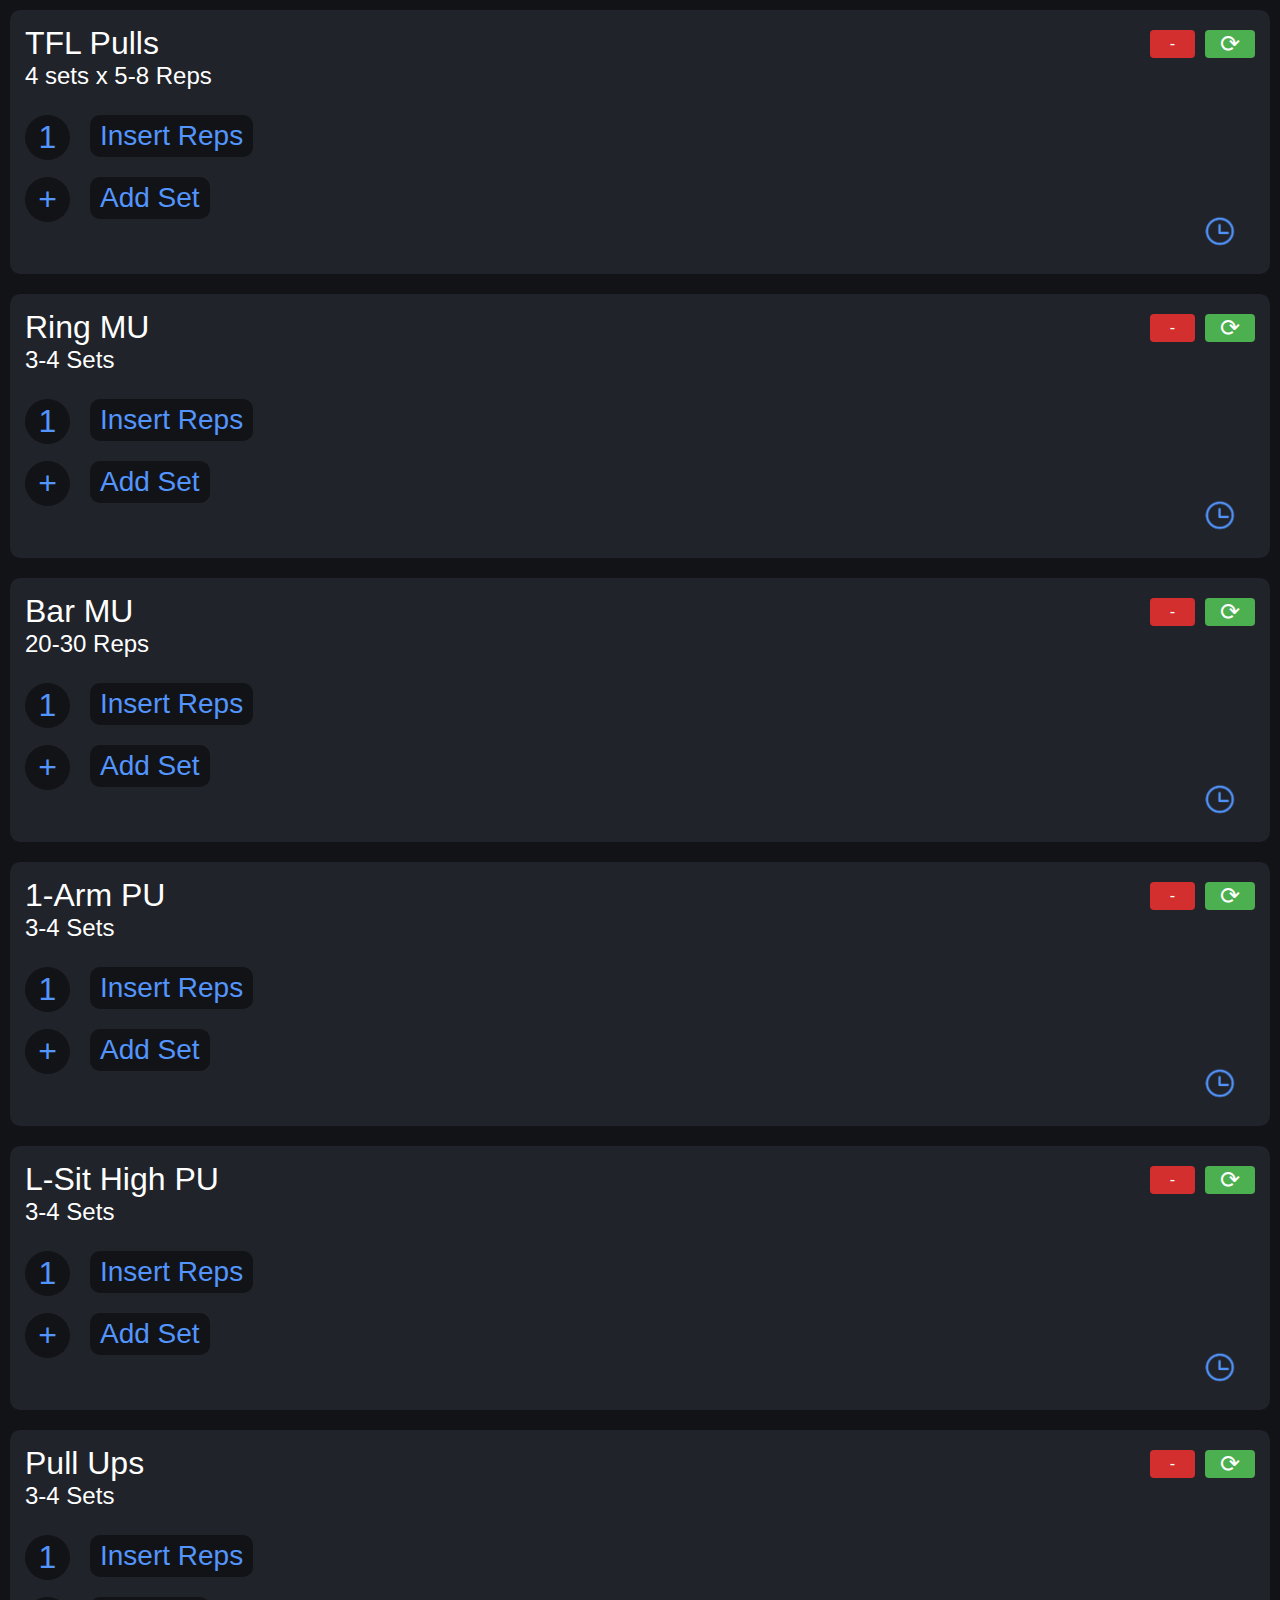
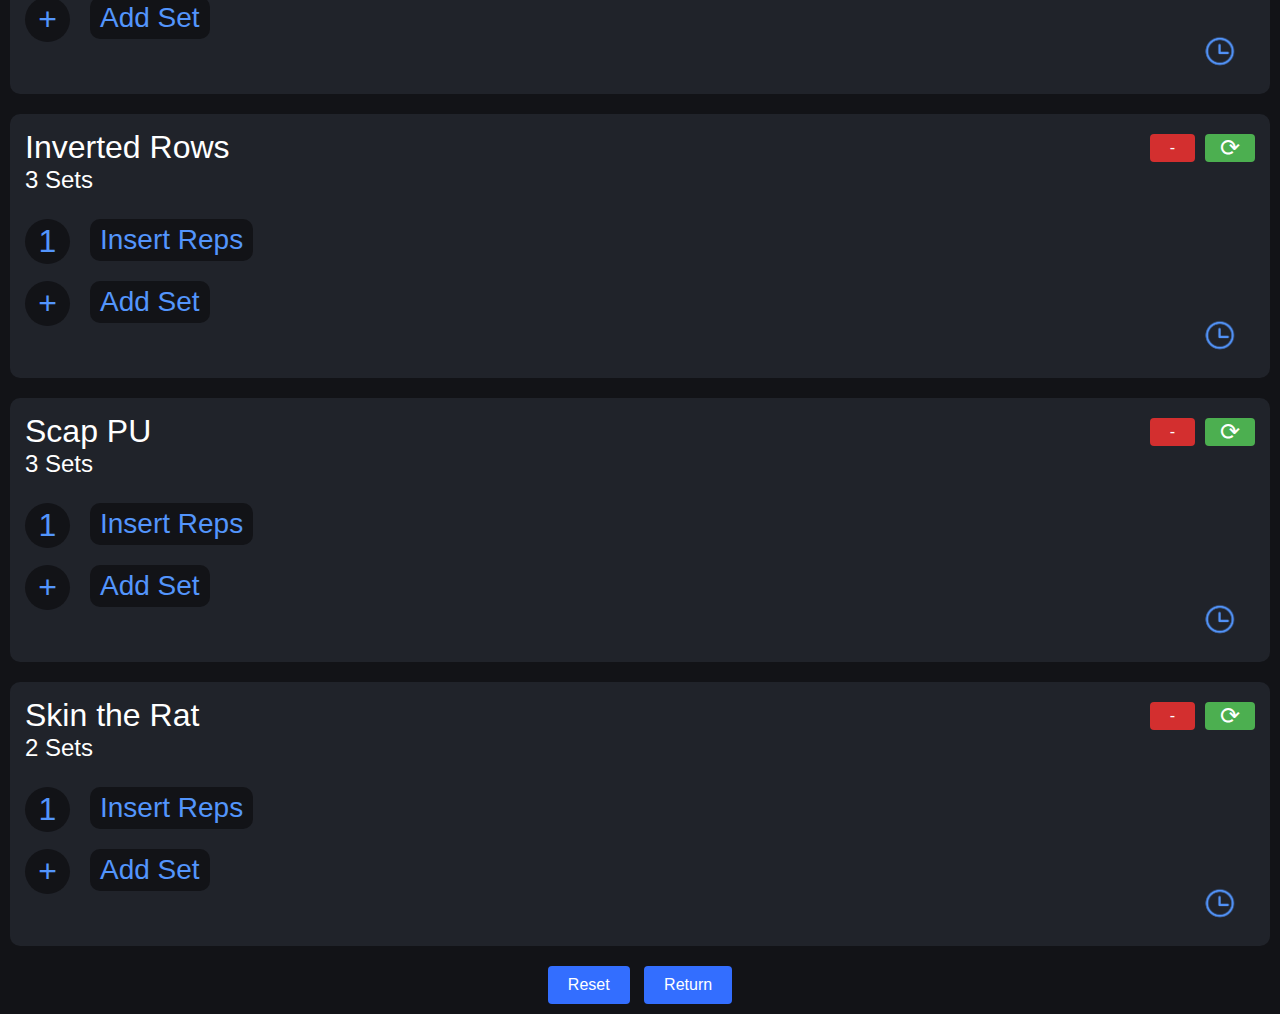
==== pull.html @ 3fcc9b6e "Add files via upload" ====
<!DOCTYPE html>
<html lang="en">
<head>
    <meta charset="UTF-8">
    <meta name="viewport" content="width=device-width, initial-scale=1">
    <title>Workout Tracker</title>
    <link rel="stylesheet" href="styles.css">
</head>
<body>

    <div class="main-content">
      <!-- Exercise Block for TFL Pulls -->
      <div class="exercise-container">
          <div class="exercise-header-flex">
            <div class="exercise-header" id="tfl-pulls-header">TFL Pulls</div>
            <button onclick="removeSet(this, 'tfl-pulls-sets')" class="remove-set-btn">-</button>
            <button onclick="swapExercise(this)" class="swap-btn">⟳</button>
          </div>
          <div class="exercise-instructions">4 sets x 5-8 Reps</div>
          <!-- Instructions added here -->
          <ul class="sets-container" id="tfl-pulls-sets">
              <!-- Automatically numbered sets with 'Insert Reps' placeholder -->
              <li class="set">
                <div id="tfl-pulls-set-1" class="rep-info" onclick="editSet(this)">Insert Reps</div>
              </li>
              <!-- The '+ add' button -->
              <li class="set add-set">
                  <div class="rep-info" onclick="addSet('tfl-pulls-sets')">Add Set</div>
              </li>
          </ul>
          <div class="bottom-button-container">
              <button onclick="showTimerPrompt(this, 'timer-tfl')" class="timer-button" id="timer-tfl"></button>
          </div>
      </div>



        <!-- Exercise Block for Ring MU -->
        <div class="exercise-container">
          <div class="exercise-header-flex">
            <div class="exercise-header" id="ring-mu-header">Ring MU</div>
            <button onclick="removeSet(this, 'ring-mu-sets')" class="remove-set-btn">-</button>
            <button onclick="swapExercise(this)" class="swap-btn">⟳</button>
          </div>
          <div class="exercise-instructions">3-4 Sets</div>
<!-- Instructions added here -->
            <ul class="sets-container" id="ring-mu-sets">
                <!-- Automatically numbered sets with 'Insert Reps' placeholder -->
                <li class="set">
                  <div id="ring-mu-set-1" class="rep-info" onclick="editSet(this)">Insert Reps</div>
                </li>
                <!-- The '+ add' button -->
                <li class="set add-set">
                    <div class="rep-info"  onclick="addSet('ring-mu-sets')">Add Set</div>
                </li>
            </ul>
            <div class="bottom-button-container">
                <button onclick="showTimerPrompt(this, 'timer-ring-mu')" class="timer-button" id="timer-ring-mu"></button>
            </div>
        </div>

        <!-- Exercise Block for Bar MU -->
        <div class="exercise-container">
          <div class="exercise-header-flex">
            <div class="exercise-header" id="bar-mu-header">Bar MU</div>
            <button onclick="removeSet(this, 'bar-mu-sets')" class="remove-set-btn">-</button>
            <button onclick="swapExercise(this)" class="swap-btn">⟳</button>
          </div>
          <div class="exercise-instructions">20-30 Reps</div>
<!-- Instructions added here -->
            <ul class="sets-container" id="bar-mu-sets">
                <!-- Automatically numbered sets with 'Insert Reps' placeholder -->
                <li class="set">
                  <div id="bar-mu-set-1" class="rep-info" onclick="editSet(this)">Insert Reps</div>
                </li>
                <!-- The '+ add' button -->
                <li class="set add-set">
                    <div class="rep-info" onclick="addSet('bar-mu-sets')">Add Set</div>
                </li>
            </ul>
            <div class="bottom-button-container">
                <button onclick="showTimerPrompt(this, 'timer-bar-mu')" class="timer-button" id="timer-bar-mu"></button>
            </div>
        </div>

        <!-- Exercise Block for 1 Arm PU -->
        <div class="exercise-container">
          <div class="exercise-header-flex">
            <div class="exercise-header" id="OAPU-header">1-Arm PU</div>
            <button onclick="removeSet(this, 'OAPU-sets')" class="remove-set-btn">-</button>
            <button onclick="swapExercise(this)" class="swap-btn">⟳</button>
          </div>
          <div class="exercise-instructions">3-4 Sets</div>
          <!-- Instructions added here -->
            <ul class="sets-container" id="OAPU-sets">
                <!-- Automatically numbered sets with 'Insert Reps' placeholder -->
                <li class="set">
                  <div id="OAPU-set-1" class="rep-info" onclick="editSet(this)">Insert Reps</div>
                </li>
                <!-- The '+ add' button -->
                <li class="set add-set">
                    <div class="rep-info" onclick="addSet('OAPU-sets')">Add Set</div>
                </li>
            </ul>
            <div class="bottom-button-container">
                <button onclick="showTimerPrompt(this, 'timer-OAPU')" class="timer-button" id="timer-OAPU"></button>
            </div>
        </div>

        <!-- Exercise Block for L-Sit High PU -->
        <div class="exercise-container">
          <div class="exercise-header-flex">
            <div class="exercise-header" id="LSit-HPU-header">L-Sit High PU</div>
            <button onclick="removeSet(this, 'LSit-HPU-sets')" class="remove-set-btn">-</button>
            <button onclick="swapExercise(this)" class="swap-btn">⟳</button>
          </div>
          <div class="exercise-instructions">3-4 Sets</div>
          <!-- Instructions added here -->
            <ul class="sets-container" id="LSit-HPU-sets">
                <!-- Automatically numbered sets with 'Insert Reps' placeholder -->
                <li class="set">
                  <div id="LSit-HPU-set-1" class="rep-info" onclick="editSet(this)">Insert Reps</div>
                </li>
                <!-- The '+ add' button -->
                <li class="set add-set">
                    <div class="rep-info" onclick="addSet('LSit-HPU-sets')">Add Set</div>
                </li>
            </ul>
            <div class="bottom-button-container">
                <button onclick="showTimerPrompt(this, 'timer-LSIT-HPU')" class="timer-button" id="timer-LSIT-HPU"></button>
            </div>
        </div>

        <!-- Exercise Block for Pull Ups -->
        <div class="exercise-container">
          <div class="exercise-header-flex">
            <div class="exercise-header" id="PU-header">Pull Ups</div>
            <button onclick="removeSet(this, 'PU-sets')" class="remove-set-btn">-</button>
            <button onclick="swapExercise(this)" class="swap-btn">⟳</button>
          </div>
          <div class="exercise-instructions">3-4 Sets</div>
          <!-- Instructions added here -->
            <ul class="sets-container" id="PU-sets">
                <!-- Automatically numbered sets with 'Insert Reps' placeholder -->
                <li class="set">
                  <div id="PU-set-1" class="rep-info" onclick="editSet(this)">Insert Reps</div>
                </li>
                <!-- The '+ add' button -->
                <li class="set add-set">
                    <div class="rep-info" onclick="addSet('PU-sets')">Add Set</div>
                </li>
            </ul>
            <div class="bottom-button-container">
                <button onclick="showTimerPrompt(this, 'timer-PU')" class="timer-button" id="timer-PU"></button>
            </div>
        </div>

        <!-- Exercise Block for Inverted Rows -->
        <div class="exercise-container">
          <div class="exercise-header-flex">
            <div class="exercise-header" id="IR-header">Inverted Rows</div>
            <button onclick="removeSet(this, 'IR-sets')" class="remove-set-btn">-</button>
            <button onclick="swapExercise(this)" class="swap-btn">⟳</button>
          </div>
          <div class="exercise-instructions">3 Sets</div>
          <!-- Instructions added here -->
            <ul class="sets-container" id="IR-sets">
                <!-- Automatically numbered sets with 'Insert Reps' placeholder -->
                <li class="set">
                  <div id="IR-set-1" class="rep-info" onclick="editSet(this)">Insert Reps</div>
                </li>
                <!-- The '+ add' button -->
                <li class="set add-set">
                    <div class="rep-info" onclick="addSet('IR-sets')">Add Set</div>
                </li>
            </ul>
            <div class="bottom-button-container">
                <button onclick="showTimerPrompt(this, 'timer-IR')" class="timer-button" id="timer-IR"></button>
            </div>
        </div>

        <!-- Exercise Block for Scapula Pull Ups -->
        <div class="exercise-container">
          <div class="exercise-header-flex">
            <div class="exercise-header" id="SCPU-header">Scap PU</div>
            <button onclick="removeSet(this, 'SCPU-sets')" class="remove-set-btn">-</button>
            <button onclick="swapExercise(this)" class="swap-btn">⟳</button>
          </div>
          <div class="exercise-instructions">3 Sets</div>
          <!-- Instructions added here -->
            <ul class="sets-container" id="SCPU-sets">
                <!-- Automatically numbered sets with 'Insert Reps' placeholder -->
                <li class="set">
                  <div id="SCPU-set-1" class="rep-info" onclick="editSet(this)">Insert Reps</div>
                </li>
                <!-- The '+ add' button -->
                <li class="set add-set">
                    <div class="rep-info" onclick="addSet('SCPU-sets')">Add Set</div>
                </li>
            </ul>
            <div class="bottom-button-container">
                <button onclick="showTimerPrompt(this, 'timer-SCPU')" class="timer-button" id="timer-SCPU"></button>
            </div>
        </div>

        <!-- Exercise Block for Skin the Rat -->
        <div class="exercise-container">
          <div class="exercise-header-flex">
            <div class="exercise-header" id="STR-header">Skin the Rat</div>
            <button onclick="removeSet(this, 'STR-sets')" class="remove-set-btn">-</button>
            <button onclick="swapExercise(this)" class="swap-btn">⟳</button>
          </div>
          <div class="exercise-instructions">2 Sets</div>
          <!-- Instructions added here -->
            <ul class="sets-container" id="STR-sets">
                <!-- Automatically numbered sets with 'Insert Reps' placeholder -->
                <li class="set">
                  <div id="STR-set-1" class="rep-info" onclick="editSet(this)">Insert Reps</div>
                </li>
                <!-- The '+ add' button -->
                <li class="set add-set">
                    <div class="rep-info" onclick="addSet('STR-sets')">Add Set</div>
                </li>
            </ul>
            <div class="bottom-button-container">
                <button onclick="showTimerPrompt(this, 'timer-STR')" class="timer-button" id="timer-STR"></button>
            </div>
        </div>

        <!-- Button Group for Reset and Return -->
        <div class="button-group">
            <button id="reset-button">Reset</button>
            <a href="index.html" class="button return-button">Return</a>
        </div>

    </div> <!-- End of main-content -->


    <script src="scripts.js"></script>

</body>
</html>



    </div>
---- styles.css ----
/* Basic Reset */
* {
    margin: 0;
    padding: 0;
    box-sizing: border-box;
}

/* Font setup */
body {
    font-family: 'Arial', sans-serif;
    background: #121317; /* Dark background color */
    color: #5395fc; /* Blueish fill-in text color */
}

/* Main content styles */
.main-content {
    padding: 10px;
    color: #5395fc; /* Blueish fill-in text color */
}

/* Container for the exercise section */
.exercise-container {
    background: #20232a; /* Darker gray background color */
    border-radius: 10px; /* Rounded corners for the container */
    padding: 15px;
    margin-bottom: 20px; /* Space between containers */
}

/* Exercise header within the container */
.exercise-header {
    color: #FFFFFF; /* White-ish header text color */
    font-size: 2rem; /* Example size for headers */
}

/* Styles for the exercise instructions text */
.exercise-instructions {
    color: #FFFFFF; /* Same white color as exercise header */
    font-size: 1.5rem; /* Slightly smaller than the exercise title */
    margin-bottom: 25px; /* Spacing between the instructions and the sets */
}

/* Styles for the overall container of sets */
.sets-container {
    counter-reset: set-counter; /* Create a new instance of the counter */
}

/* Style each set as a list item */
.set {
    counter-increment: set-counter; /* Increment the counter for each set */
    list-style: none; /* Remove default list styling */
    position: relative; /* To position the set number */
    padding-left: 40px; /* Make room for the set number */
    margin-bottom: 20px; /* Space between sets */
}

/* Circle-element for the set numbers */
.set:before {
    content: counter(set-counter); /* Display the current counter number */
    position: absolute;
    left: 0; /* Align to the left side */
    top: 0; /* Align to the top of the list item */
    height: 45px;
    width: 45px;
    background-color: #121317; /* Mid gray background color */
    border-radius: 50%; /* Circular shape */
    text-align: center;
    line-height: 45px; /* Vertically center the text */
    color: #5395fc; /* Blue text */
    font-size: 2rem;
}

/* Styling for the rounded edge rectangles around the weight x reps x RPE */
.rep-info {
    background-color: #121317; /* Dark background color */
    border-radius: 10px; /* Rounded corners for the rep info */
    display: inline-block;
    padding: 5px 10px;
    margin-right: 5px;
    margin-left : 25px;
    color: #5395fc; /* Blue text */
    cursor: pointer; /* Indicates clickable element */
    font-size: 1.75rem;
}

/* Prompt styling */
.prompt {
    position: fixed;
    top: 50%;
    left: 50%;
    transform: translate(-50%, -50%);
    background: #20232a; /* Matching exercise container background */
    padding: 20px;
    border-radius: 10px;
    box-shadow: 0 0 10px rgba(0, 0, 0, 0.5);
    z-index: 1000; /* Make sure it's on top of other elements */
    color: #FFFFFF; /* Text color for the prompt */
    font-family: 'Arial', sans-serif; /* Match body font */
    text-align: center; /* Center the text inside the prompt */
    font-size: 1.5rem;
}

/* Styles for the select dropdown within the prompt */
.prompt select {
    padding: 5px;
    margin-bottom: 10px;
    background-color: #121317; /* Dark background color */
    color: #2F63E2; /* Blue text color */
    border: 1px solid #336EFF; /* Blue border */
    border-radius: 4px;
    font-size: 1em;
    width: 100%; /* Make the dropdown full width within the prompt */
    -webkit-appearance: none; /* Removes default styling in WebKit browsers */
    -moz-appearance: none; /* Removes default styling in Firefox */
}

/* Optionally, add a custom arrow indicator for the select dropdown */
.prompt select {
    background-image: url('data:image/svg+xml;utf8,<svg fill="%232F63E2" height="24" viewBox="0 0 24 24" width="24" xmlns="http://www.w3.org/2000/svg"><path d="M7 10l5 5 5-5z"/></svg>');
    background-repeat: no-repeat;
    background-position: right 5px top 50%;
    background-size: 12px;
}

/* Styles for the number input within the prompt */
.prompt input[type="number"] {
    padding: 5px;
    margin-bottom: 10px;
    background-color: #121317; /* Darker background for input */
    color: #2F63E2; /* Blue text color to match the scheme */
    border: 1px solid #336EFF; /* Blue border to match the scheme */
    border-radius: 4px;
    font-size: 1em;
    -moz-appearance: textfield; /* Removes spinner in Firefox */
}

.prompt input[type="number"]::-webkit-outer-spin-button,
.prompt input[type="number"]::-webkit-inner-spin-button {
    -webkit-appearance: none;
    margin: 0; /* Removes spinner in Chrome, Edge, and Safari */
}

/* Styles for buttons within the prompt */
.prompt button {
    padding: 5px 10px;
    margin-right: 5px;
    background-color: #336EFF; /* Blue background for buttons */
    color: #FFFFFF; /* White text color for buttons */
    border: none;
    border-radius: 4px;
    cursor: pointer;
    font-size: 1em;
}


/* Footer styles */
footer {
    background: #20232a; /* Dark gray footer background color */
    color: #FFFFFF; /* White-ish footer text color */
    text-align: center;
    padding: 10px;
    position: fixed;
    bottom: 0;
    width: 100%;
}

/* Style for the swap buttons */
.swap-btn {
    margin-left: 5px;
    padding: 0px 15px;
    background-color: #4CAF50; /* Green background */
    color: white;
    border: none;
    border-radius: 4px;
    cursor: pointer;
    font-size: 1.5rem;


}

.swap-btn:hover {
    background-color: #45a049;
}

.exercise-header-flex {
    display: flex;
    justify-content: space-between;
    align-items: center;
}

.exercise-header {
    flex-grow: 1;
}

/* Specific styles for the .add-set list item */
.add-set {
    display: flex; /* Use flex layout to align the button to the left */
    justify-content: flex-start; /* Align the button to the left */
}

/* Styles for the .rep-info within .add-set to ensure correct styling and functionality */
.add-set .rep-info {
    cursor: pointer; /* Ensure the cursor changes to pointer only over the button */
    padding: 5px 10px; /* Adjust padding as needed */
}

.add-set .rep-info:active {
    background-color: #1d1f25; /* Darker background color for active state */
    color: #4574e5; /* Lighter text color for active state */
}

/* Hover and active states for .rep-info and .add-set buttons */
/*.rep-info:hover, .add-set:hover {
    background-color: #1d1f25; /* Example hover color */
/*    color: #4574e5; /* Example hover text color */
/*}*/

.rep-info:active, .add-set:active {
    background-color: #1d1f25; /* Darker background color for active state */
    color: #4574e5; /* Lighter text color for active state */
}

/* Ensure the hover and active states are not applied to the list item */
.set:hover, .set:active {
    background-color: transparent; /* Clear any hover or active state styles */
}

.add-set:before {
    content: '+'; /* Display the plus symbol */
    position: absolute;
    left: 0; /* Align as needed */
    top: 0; /* Align as needed */
    height: 45px; /* Match the size of your set number circles */
    width: 45px; /* Match the size of your set number circles */
    background-color: #121317; /* Consistent with your other circles */
    border-radius: 50%; /* Circular shape */
    text-align: center;
    line-height: 45px; /* Vertically center the '+' symbol */
    color: #5395fc; /* Consistent text color */
    font-size: 2rem; /* Adjust font size as needed */
}

.prompt .rep-controls {
    display: flex;
    align-items: center;
    justify-content: center;
    margin: 20px 0; /* Adjust spacing as needed */
}

.prompt .rep-controls button {
    background-color: transparent; /* Default background is transparent */
    font-size: 2.5rem; /* Adjust size as needed */
    width: 55px; /* Adjust width as needed */
    height: 45px; /* Adjust height as needed */
    line-height: 30px; /* Center the text vertically */
    margin: 0 10px; /* Space out the buttons */
    border-radius: 10px;
    /* Additional styling for buttons (background, color, border, etc.) */
}

.prompt .rep-controls #rep-count {
    font-size: 2.5rem; /* Match the button text size */
    min-width: 50px; /* Adjust width as needed */
    text-align: center;
    /* Additional styling for the rep count (color, etc.) */
}

.prompt .prompt-title {
    font-size: 1.5rem; /* Adjust the font size as needed */
    color: #FFFFFF; /* Adjust the color as needed */
    margin-bottom: -10px; /* Space between the title and the rep controls */
    text-align: center;
}

a, button {
    touch-action: manipulation;
}

.remove-set-btn {
    margin-right: 5px; /* Space between the remove button and the exercise header */
    padding: 5px 20px;
    background-color: #D32F2F; /* Red background */
    color: white;
    border: none;
    border-radius: 4px;
    cursor: pointer;
    font-size: 1rem;
}

.remove-set-btn:hover {
    background-color: #C62828; /* Darker red on hover */
}

/* Styles for the reset button */
#reset-button{
    background-color: #336EFF; /* Blue background */
    color: white; /* White text */
    padding: 10px 20px;
    border: none;
    border-radius: 4px;
    cursor: pointer;
    font-size: 1rem;
    transition: background-color 0.3s; /* Smooth transition for hover effect */
}

#reset-button:hover{
    background-color: #1d1f25; /* Darker background on hover */
}

.button-group {
    text-align: center;
    /* Add any additional styling needed for alignment */
}

.button-group {
    text-align: center;
    /* Add any additional styling needed for alignment */
}

.return-button {
    background-color: #336EFF; /* Blue background */
    color: white; /* White text */
    padding: 10px 20px;
    text-decoration: none; /* Remove underline */
    border-radius: 4px;
    margin-left: 10px; /* Space from the Reset button */
    display: inline-block; /* Align with the Reset button */
    transition: background-color 0.3s; /* Smooth transition for hover effect */
}

.return-button:hover {
    background-color: #1d1f25; /* Darker background on hover */
}

.timer-button {
    background: url('clock.png') no-repeat center center; /* Path to your image */
    background-size: 500%; /* Ensure the image fits within the button */
    color:#5395fc;
    margin-top: -40px;
    margin-bottom: -40px;
    margin-right: 15px;
    border: none; /* No border */
    border-radius: 4px; /* Rounded corners */
    cursor: pointer; /* Cursor indicates clickable */
    font-size: 2rem;
    width: 50px; /* Set the width you want for your button */
    height: 50px; /* Set the height you want for your button */
    display: inline-block; /* Ensure it's inline-block */
    text-align: center; /* Center the text/icon */
    /* Adjust width and height as needed to match your design */
}


.bottom-button-container {
    display: flex;
    justify-content: flex-end; /* Aligns children to the right */
    padding: 10px 0; /* Adjust padding as needed */
}

.prompt .close-prompt {
    position: absolute;
    top: -10px; /* Half the height of the button (assuming the button is 20px tall) */
    right: -40px; /* Half the width of the button (assuming the button is 20px wide) */
    background-color: transparent;
    border: none;
    color: white;
    font-size: 2.5rem;
    cursor: pointer;
    padding: 0;
    line-height: 1;
}

.timer-prompt {
    padding-top: 40px!important; /* Add extra padding at the top for the timer prompt */
}

.timer-prompt .timer-display {
    font-size: 3.5rem; /* Larger font size for visibility */
    margin-bottom: 20px; /* More space between the timer display and the buttons */
    text-align: center;
    color: white;
}


/* Use a media query for small screens to adjust button layout */
@media (max-width: 480px) { /* Adjust breakpoint as needed */

  .prompt {
      width: 90%; /* Increase the width on small screens to use more of the screen */
      min-width: auto; /* Override the min-width for small screens if necessary */
      padding: 20px; /* Ensure enough padding so that content does not touch the edges */
      box-sizing: border-box; /* Padding and border are included in the width */
  }

    .prompt .rep-controls button {
        font-size: 2.5rem; /* Even larger font size for touch targets */
        height: 85px; /* Adjust height as needed */
        width: 75px;
        margin: 0 15px; /* Increase margin for better spacing */
        padding: 10px; /* Increase padding for a larger clickable area */
        box-sizing: border-box; /* Include padding and border in width and height */
        min-width: 0; /* Remove minimum width constraint */
    }

    .prompt button {
        padding: 10px 20px; /* Increase padding for a larger clickable area */
        margin: 10px 10px; /* Ensure enough margin so that buttons do not touch each other */
        min-width: 120px; /* Minimum width to keep buttons from becoming too narrow */
    }
}
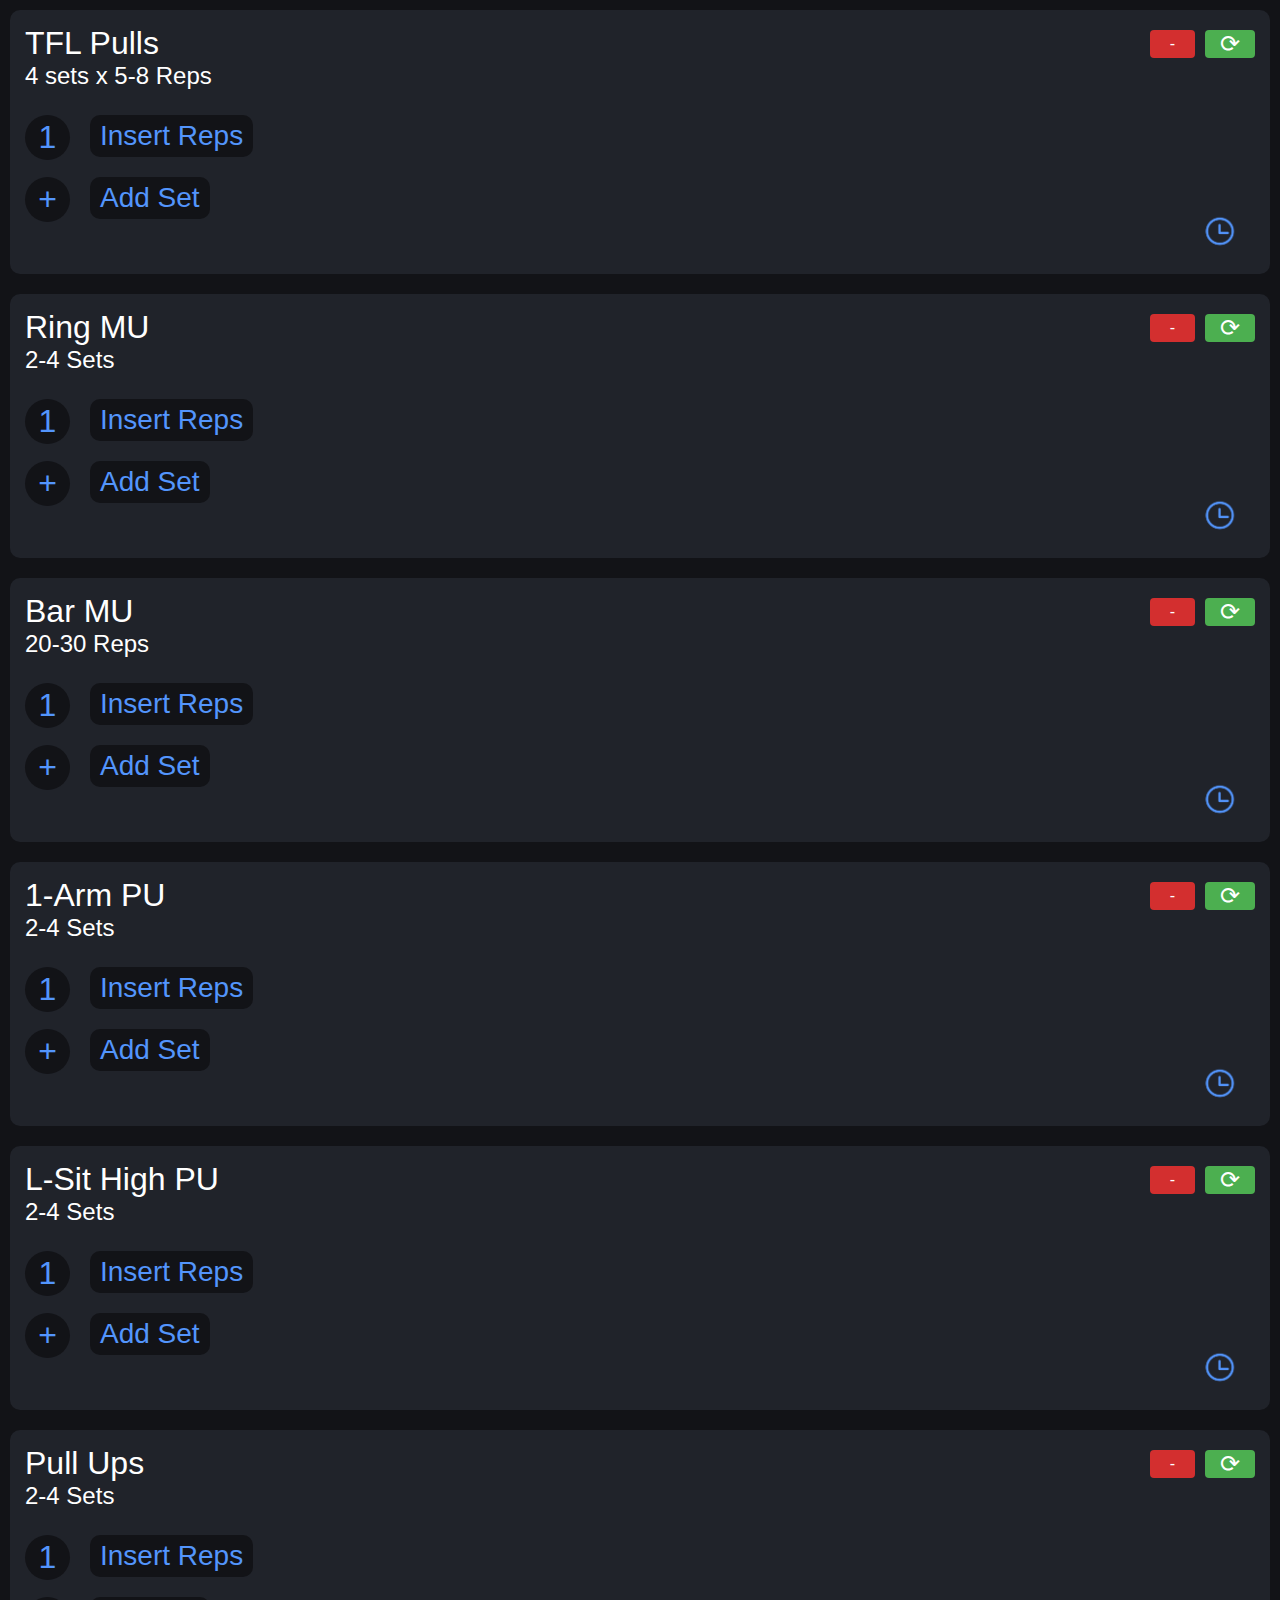
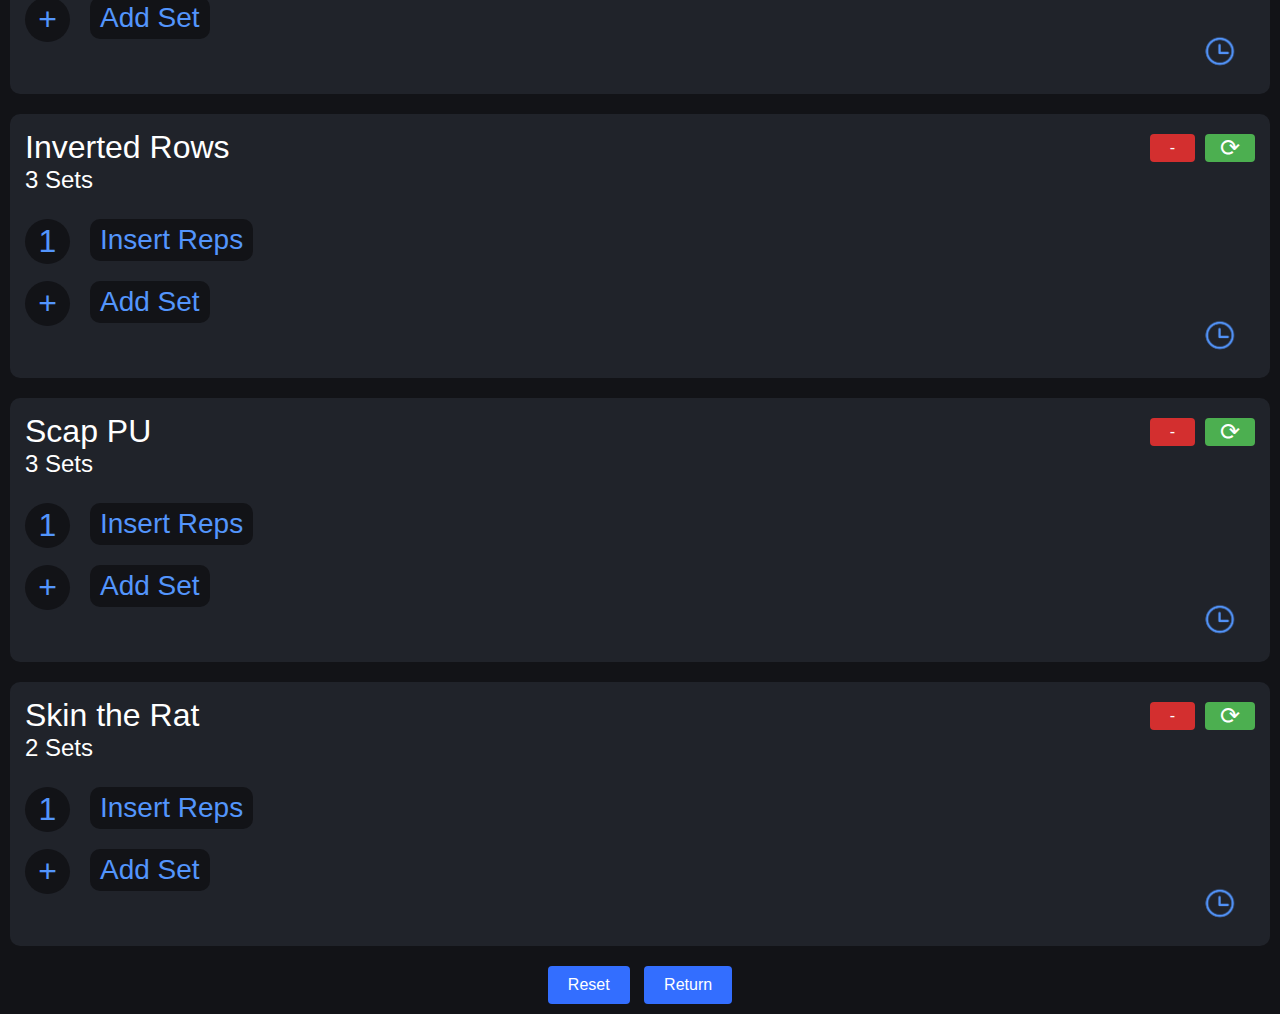
==== commit 4c126126: "Update pull.html" ====
--- a/pull.html
+++ b/pull.html
@@ -42,7 +42,7 @@
             <button onclick="removeSet(this, 'ring-mu-sets')" class="remove-set-btn">-</button>
             <button onclick="swapExercise(this)" class="swap-btn">⟳</button>
           </div>
-          <div class="exercise-instructions">3-4 Sets</div>
+          <div class="exercise-instructions">2-4 Sets</div>
 <!-- Instructions added here -->
             <ul class="sets-container" id="ring-mu-sets">
                 <!-- Automatically numbered sets with 'Insert Reps' placeholder -->
@@ -90,7 +90,7 @@
             <button onclick="removeSet(this, 'OAPU-sets')" class="remove-set-btn">-</button>
             <button onclick="swapExercise(this)" class="swap-btn">⟳</button>
           </div>
-          <div class="exercise-instructions">3-4 Sets</div>
+          <div class="exercise-instructions">2-4 Sets</div>
           <!-- Instructions added here -->
             <ul class="sets-container" id="OAPU-sets">
                 <!-- Automatically numbered sets with 'Insert Reps' placeholder -->
@@ -114,7 +114,7 @@
             <button onclick="removeSet(this, 'LSit-HPU-sets')" class="remove-set-btn">-</button>
             <button onclick="swapExercise(this)" class="swap-btn">⟳</button>
           </div>
-          <div class="exercise-instructions">3-4 Sets</div>
+          <div class="exercise-instructions">2-4 Sets</div>
           <!-- Instructions added here -->
             <ul class="sets-container" id="LSit-HPU-sets">
                 <!-- Automatically numbered sets with 'Insert Reps' placeholder -->
@@ -138,7 +138,7 @@
             <button onclick="removeSet(this, 'PU-sets')" class="remove-set-btn">-</button>
             <button onclick="swapExercise(this)" class="swap-btn">⟳</button>
           </div>
-          <div class="exercise-instructions">3-4 Sets</div>
+          <div class="exercise-instructions">2-4 Sets</div>
           <!-- Instructions added here -->
             <ul class="sets-container" id="PU-sets">
                 <!-- Automatically numbered sets with 'Insert Reps' placeholder -->
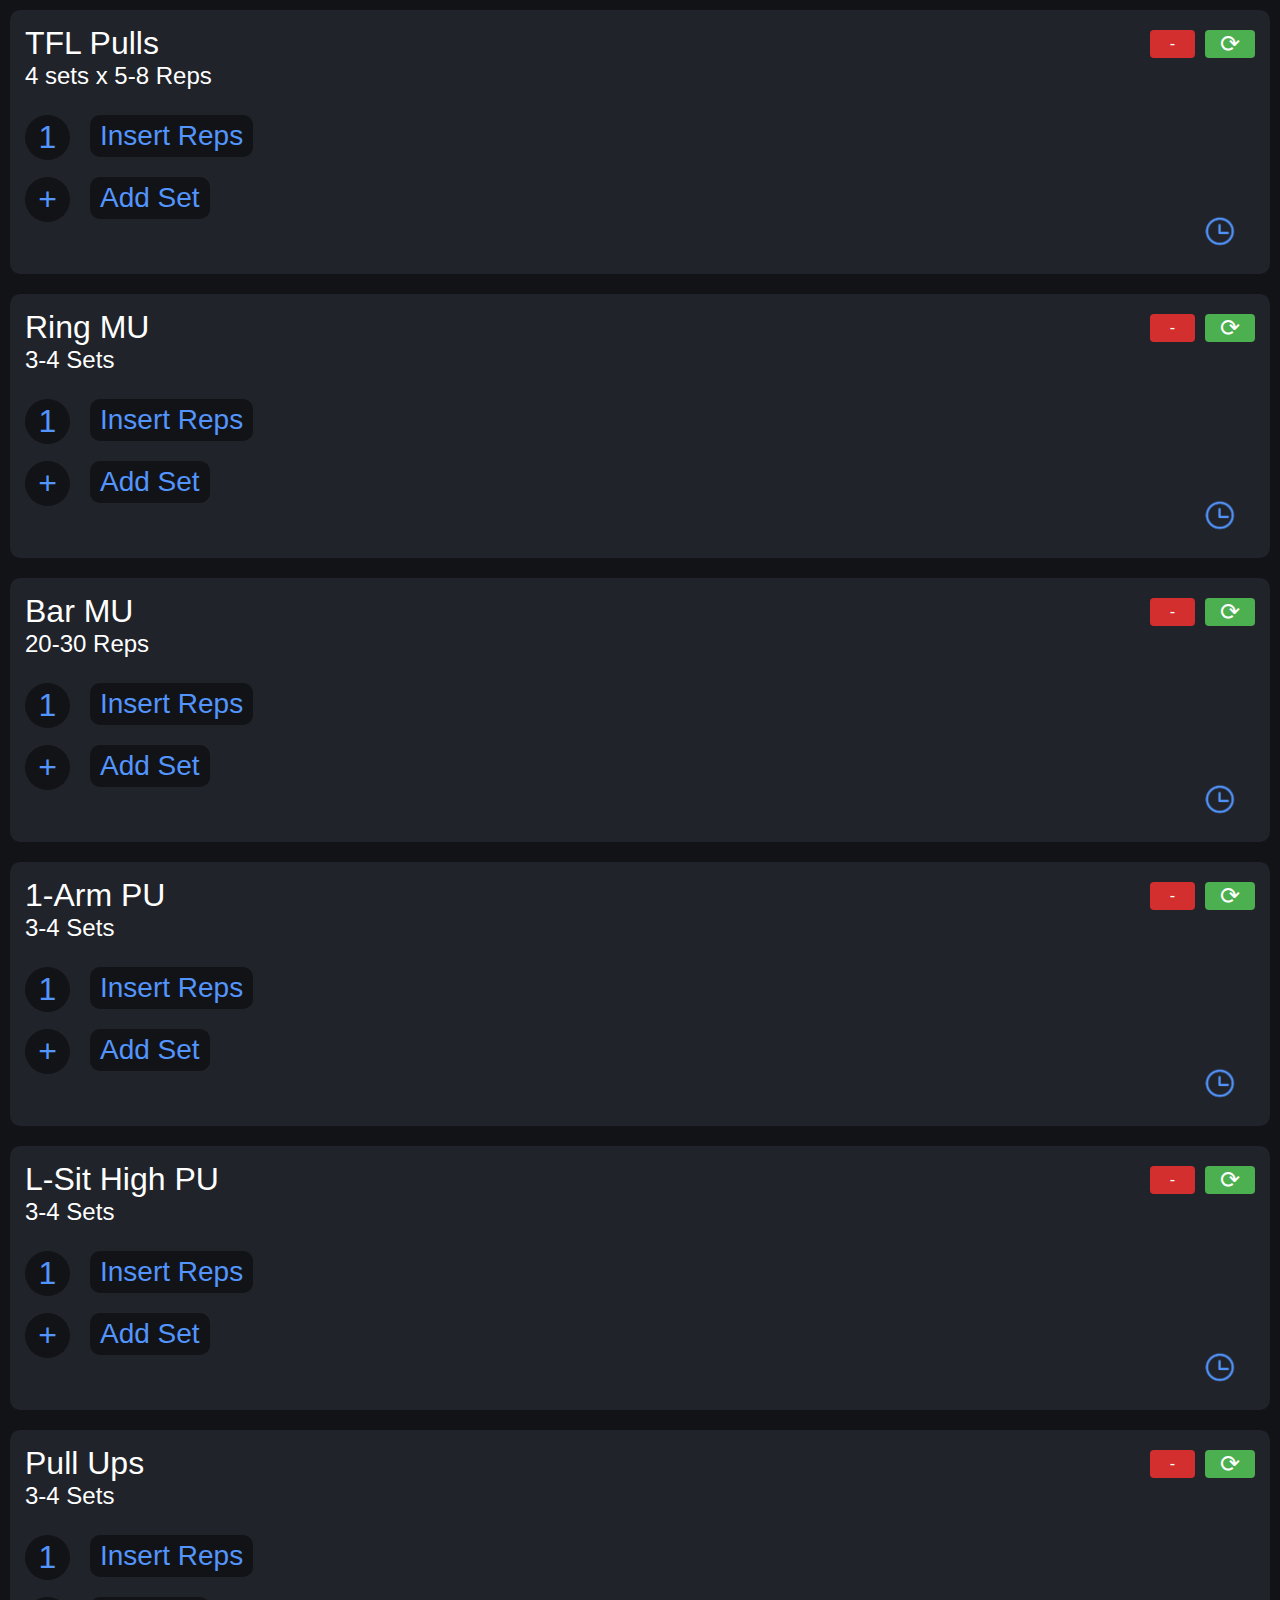
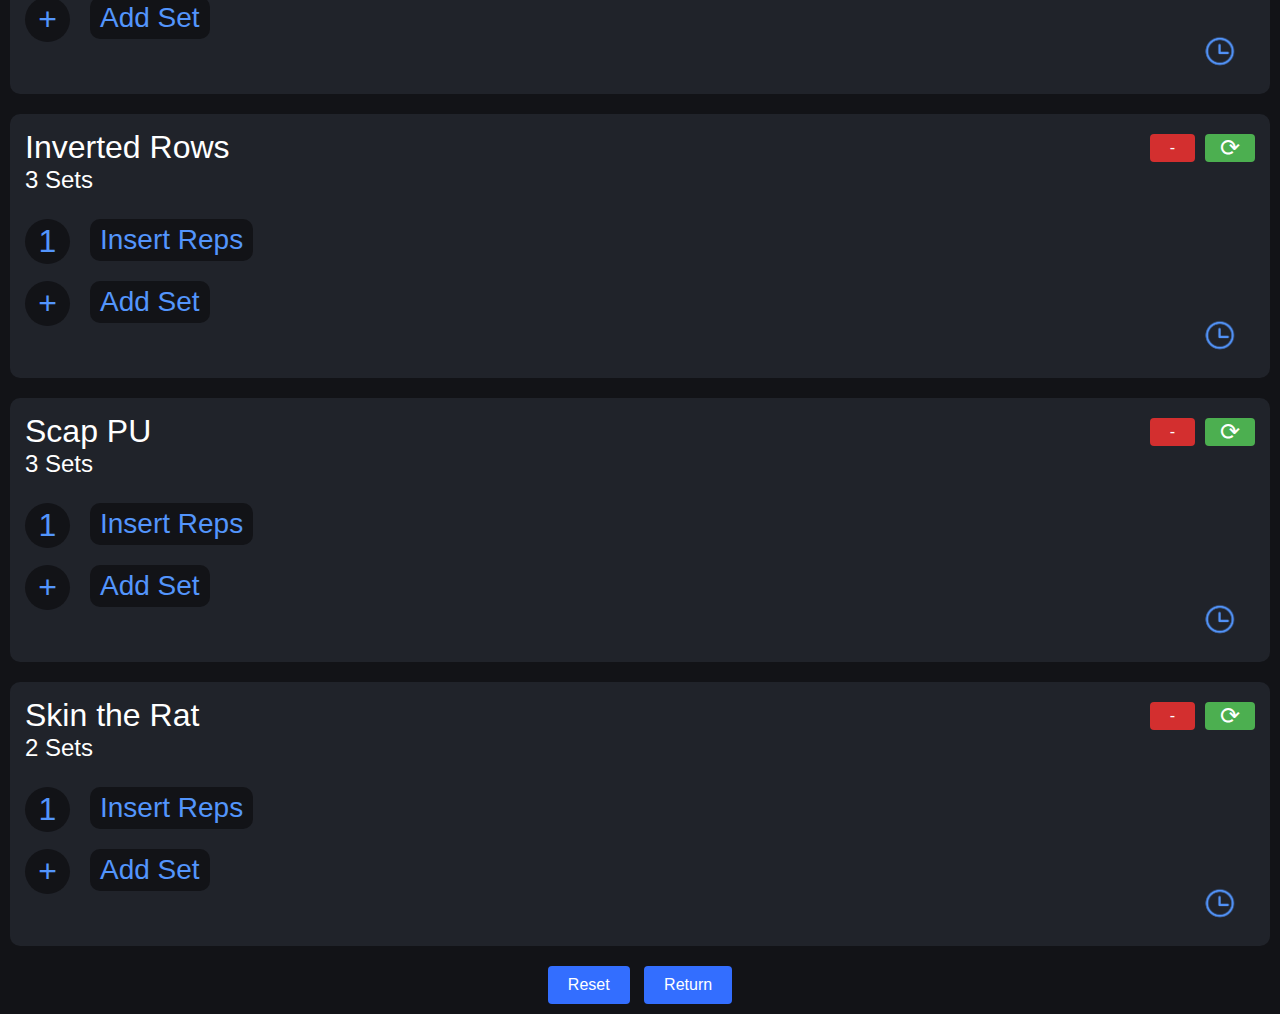
==== commit 29bb66e2: "Add files via upload" ====
--- a/pull.html
+++ b/pull.html
@@ -42,7 +42,7 @@
             <button onclick="removeSet(this, 'ring-mu-sets')" class="remove-set-btn">-</button>
             <button onclick="swapExercise(this)" class="swap-btn">⟳</button>
           </div>
-          <div class="exercise-instructions">2-4 Sets</div>
+          <div class="exercise-instructions">3-4 Sets</div>
 <!-- Instructions added here -->
             <ul class="sets-container" id="ring-mu-sets">
                 <!-- Automatically numbered sets with 'Insert Reps' placeholder -->
@@ -90,7 +90,7 @@
             <button onclick="removeSet(this, 'OAPU-sets')" class="remove-set-btn">-</button>
             <button onclick="swapExercise(this)" class="swap-btn">⟳</button>
           </div>
-          <div class="exercise-instructions">2-4 Sets</div>
+          <div class="exercise-instructions">3-4 Sets</div>
           <!-- Instructions added here -->
             <ul class="sets-container" id="OAPU-sets">
                 <!-- Automatically numbered sets with 'Insert Reps' placeholder -->
@@ -114,7 +114,7 @@
             <button onclick="removeSet(this, 'LSit-HPU-sets')" class="remove-set-btn">-</button>
             <button onclick="swapExercise(this)" class="swap-btn">⟳</button>
           </div>
-          <div class="exercise-instructions">2-4 Sets</div>
+          <div class="exercise-instructions">3-4 Sets</div>
           <!-- Instructions added here -->
             <ul class="sets-container" id="LSit-HPU-sets">
                 <!-- Automatically numbered sets with 'Insert Reps' placeholder -->
@@ -138,7 +138,7 @@
             <button onclick="removeSet(this, 'PU-sets')" class="remove-set-btn">-</button>
             <button onclick="swapExercise(this)" class="swap-btn">⟳</button>
           </div>
-          <div class="exercise-instructions">2-4 Sets</div>
+          <div class="exercise-instructions">3-4 Sets</div>
           <!-- Instructions added here -->
             <ul class="sets-container" id="PU-sets">
                 <!-- Automatically numbered sets with 'Insert Reps' placeholder -->
